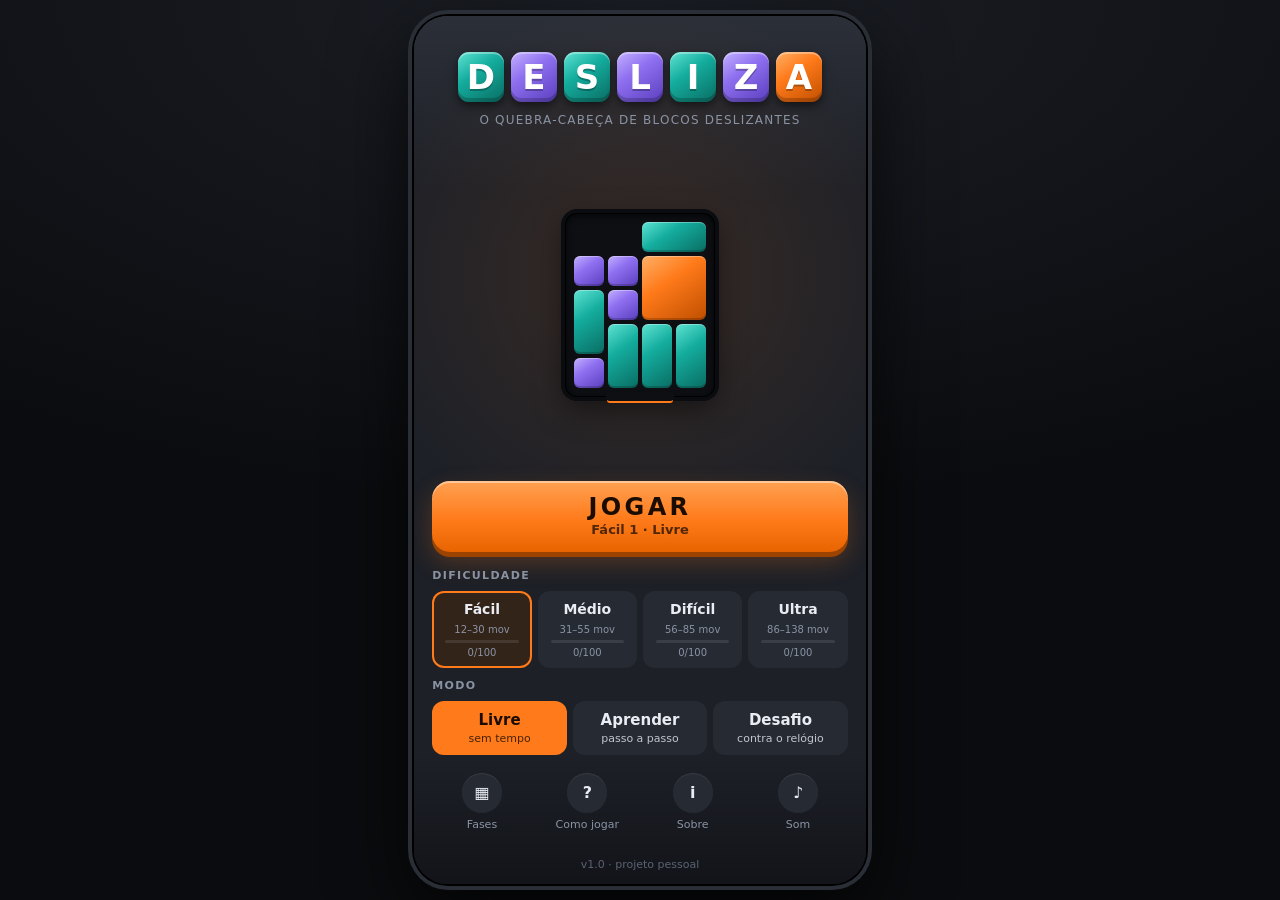
==== index.html @ 0e54f7c3 "Desliza v1.0: quebra-cabeça de blocos deslizantes - 400 fases em 4 dificuldades (Fácil, Médio, Difíc" ====
<!doctype html>
<html lang="pt-BR">
<head>
  <meta charset="utf-8">
  <meta name="viewport" content="width=device-width, initial-scale=1, maximum-scale=1, user-scalable=no, viewport-fit=cover">
  <meta name="theme-color" content="#14161b">
  <meta name="apple-mobile-web-app-capable" content="yes">
  <meta name="mobile-web-app-capable" content="yes">
  <meta name="apple-mobile-web-app-status-bar-style" content="black-translucent">
  <title>Desliza</title>
  <link rel="manifest" href="manifest.webmanifest">
  <link rel="icon" href="icon.svg" type="image/svg+xml">
  <link rel="apple-touch-icon" href="icon.svg">
  <link rel="stylesheet" href="css/style.css">
</head>
<body>
  <main class="device" id="device">
    <header class="top">
      <div class="screen" id="screen" title="Toque para ver os níveis">
        <canvas id="lcd" aria-label="Visor"></canvas>
      </div>
      <div class="keys">
        <button class="key" id="kPrev" aria-label="Fase anterior. Segure para o modo Aprender">
          <span class="cap">◀</span><span class="lbl">ANT<small>segure: aprender</small></span>
        </button>
        <button class="key" id="kNext" aria-label="Próxima fase. Segure para o modo Desafio">
          <span class="cap">▶</span><span class="lbl">PRÓX<small>segure: desafio</small></span>
        </button>
        <button class="key" id="kUndo" aria-label="Desfazer. Segure para reiniciar">
          <span class="cap">↶</span><span class="lbl">VOLTA<small>segure: reiniciar</small></span>
        </button>
        <button class="key key-main" id="kMenu" aria-label="Menu">
          <span class="cap">●</span><span class="lbl">MENU<small>&nbsp;</small></span>
        </button>
      </div>
    </header>

    <section class="board-area" id="boardArea">
      <div class="frame" id="frame">
        <div class="board" id="board"></div>
        <div class="exit" aria-hidden="true"><i></i><i></i><i></i></div>
      </div>
    </section>

    <!-- tela inicial -->
    <section class="home" id="home" aria-label="Tela inicial">
      <div class="home-hero">
        <h1 class="title" aria-label="Desliza">
          <span class="tl-d" style="--d:0">D</span><span class="tl-v" style="--d:1">E</span><span class="tl-d" style="--d:2">S</span><span class="tl-v" style="--d:3">L</span><span class="tl-d" style="--d:4">I</span><span class="tl-v" style="--d:5">Z</span><span class="tl-b" style="--d:6">A</span>
        </h1>
        <p class="subtitle">o quebra-cabeça de blocos deslizantes</p>
      </div>

      <div class="demo-wrap" aria-hidden="true">
        <div class="demo" id="demo"><div class="demo-exit"></div></div>
      </div>

      <div class="home-menu">
        <button class="play" id="hPlay">
          <span class="play-t" id="hPlayT">JOGAR</span>
          <span class="play-s" id="hPlayS">Fácil · fase 1</span>
        </button>

        <div class="h-label">Dificuldade</div>
        <div class="h-diff" id="hDiff"></div>

        <div class="h-label">Modo</div>
        <div class="seg h-mode" id="hMode"></div>

        <div class="h-links">
          <button data-home="levels"><b>▦</b>Fases</button>
          <button data-home="help"><b>?</b>Como jogar</button>
          <button data-home="about"><b>i</b>Sobre</button>
          <button data-home="sound" id="hSound"><b>♪</b>Som</button>
        </div>
      </div>
      <footer class="h-foot">v1.0 · projeto pessoal</footer>
    </section>

    <footer class="brand">
      <span class="logo">DESLIZA</span>
      <span class="tip" id="tip">Leve o bloco laranja até a saída</span>
      <button class="mute" id="mute" aria-label="Som">♪</button>
    </footer>
  </main>

  <!-- folha inferior genérica (menu, níveis, ajuda, resultado) -->
  <div class="sheet-backdrop" id="backdrop" hidden></div>
  <section class="sheet" id="sheet" role="dialog" aria-modal="true" hidden>
    <div class="sheet-grip"></div>
    <div class="sheet-body" id="sheetBody"></div>
  </section>

  <div class="toast" id="toast" hidden></div>

  <script src="js/solver.js"></script>
  <script src="js/levels.js"></script>
  <script src="js/display.js"></script>
  <script src="js/audio.js"></script>
  <script src="js/game.js"></script>
</body>
</html>
---- css/style.css ----
:root {
  --bg: #0b0c0f;
  --shell: #1d2027;
  --shell-hi: #2b2f38;
  --shell-lo: #121419;
  --well: #0d0f13;
  --ink: #e9edf3;
  --ink-dim: #8a93a3;
  --big: #ff7a1a;
  --big-hi: #ffb067;
  --big-lo: #c04f00;
  --dom: #14ad9e;
  --dom-hi: #5fe3d3;
  --dom-lo: #0a6d63;
  --sml: #8e6ff0;
  --sml-hi: #c3b0ff;
  --sml-lo: #5a3fbd;
  --accent: #ff7a1a;
  --cell: 64px;
  --gap: 3px;
  --wall: 12px;
  --radius: 10px;
  color-scheme: dark;
}

* { box-sizing: border-box; -webkit-tap-highlight-color: transparent; }
[hidden] { display: none !important; }
html, body { margin: 0; height: 100%; }
body {
  background: radial-gradient(120% 80% at 50% 0%, #1b1e25 0%, var(--bg) 70%);
  color: var(--ink);
  font: 15px/1.4 system-ui, -apple-system, "Segoe UI", Roboto, sans-serif;
  overflow: hidden;
  overscroll-behavior: none;
  user-select: none;
  -webkit-user-select: none;
  -webkit-touch-callout: none;
}
button { font: inherit; color: inherit; }

/* ---------- aparelho ---------- */
.device {
  position: relative;
  margin: 0 auto;
  height: 100dvh;
  max-width: 460px;
  display: flex;
  flex-direction: column;
  gap: 12px;
  padding: max(14px, env(safe-area-inset-top)) 14px max(10px, env(safe-area-inset-bottom));
  background:
    linear-gradient(180deg, var(--shell-hi), var(--shell) 18%, var(--shell) 85%, var(--shell-lo));
}
@media (min-width: 520px) {
  body { display: grid; place-items: center; }
  .device {
    height: min(100dvh - 32px, 920px);
    width: min(460px, (100dvh - 32px) * 0.52);
    border-radius: 34px;
    box-shadow: 0 0 0 2px #000, 0 0 0 6px #2a2e36, 0 30px 80px #000c, inset 0 1px 0 #ffffff14;
  }
}

/* ---------- topo: visor + teclas ---------- */
.top { display: flex; gap: 12px; align-items: stretch; }
.screen {
  flex: 1 1 58%;
  min-width: 0;
  padding: 8px;
  border-radius: 12px;
  background: #050607;
  box-shadow: inset 0 0 0 1px #000, inset 0 2px 10px #000, 0 1px 0 #ffffff12;
  cursor: pointer;
  display: flex; align-items: center;
}
.screen canvas { width: 100%; display: block; image-rendering: auto; }

.keys {
  flex: 0 0 auto;
  display: grid;
  grid-template-columns: repeat(2, 58px);
  gap: 6px 10px;
  align-content: center;
}
.key {
  display: flex; flex-direction: column; align-items: center; gap: 2px;
  background: none; border: 0; padding: 0; cursor: pointer;
  touch-action: manipulation;
}
.key .cap {
  width: 46px; height: 34px;
  display: grid; place-items: center;
  border-radius: 10px;
  font-size: 15px;
  color: #cfd5df;
  background: linear-gradient(180deg, #3a3f4a, #262a32);
  box-shadow: 0 3px 0 #0b0c0f, 0 4px 8px #0008, inset 0 1px 0 #ffffff22;
  transition: transform .06s, box-shadow .06s;
}
.key-main .cap { color: #fff; background: linear-gradient(180deg, #ff9442, #e05f00); }
.key.down .cap, .key:active .cap { transform: translateY(3px); box-shadow: 0 0 0 #0b0c0f, 0 1px 3px #0008, inset 0 1px 0 #ffffff22; }
.key.holding .cap { box-shadow: 0 0 0 2px var(--accent), 0 3px 0 #0b0c0f; }
.key .lbl { font-size: 9px; letter-spacing: .08em; color: var(--ink-dim); font-weight: 700; text-align: center; line-height: 1.1; }
.key .lbl small { display: block; font-size: 7.5px; font-weight: 500; letter-spacing: 0; opacity: .75; }

/* ---------- tabuleiro ---------- */
.board-area { flex: 1 1 auto; min-height: 0; display: grid; place-items: center; }
.frame {
  position: relative;
  padding: var(--wall);
  border-radius: calc(var(--radius) + 8px);
  background: linear-gradient(180deg, #0a0b0e, #15181e);
  box-shadow: inset 0 0 0 1px #000, inset 0 3px 12px #000c, 0 1px 0 #ffffff14;
}
.board {
  position: relative;
  width: calc(var(--cell) * 4);
  height: calc(var(--cell) * 5);
  border-radius: var(--radius);
  background:
    linear-gradient(#ffffff06 1px, transparent 1px) 0 0 / var(--cell) var(--cell),
    linear-gradient(90deg, #ffffff06 1px, transparent 1px) 0 0 / var(--cell) var(--cell),
    var(--well);
  touch-action: none;
}
/* saída: abertura de 2 casas na parede inferior */
.exit {
  position: absolute;
  left: calc(var(--wall) + var(--cell));
  width: calc(var(--cell) * 2);
  bottom: 0;
  height: var(--wall);
  display: flex; justify-content: center; align-items: center; gap: 10px;
  background: var(--well);
}
.exit i {
  width: 10px; height: 10px;
  border-right: 2px solid var(--accent); border-bottom: 2px solid var(--accent);
  transform: translateY(-2px) rotate(45deg);
  opacity: .25;
  animation: chev 1.6s infinite;
}
.exit i:nth-child(2) { animation-delay: .2s; }
.exit i:nth-child(3) { animation-delay: .4s; }
@keyframes chev { 0%, 60%, 100% { opacity: .2; } 30% { opacity: 1; } }

.piece {
  position: absolute; left: 0; top: 0;
  border-radius: calc(var(--cell) * .16);
  will-change: transform;
  transition: transform .22s cubic-bezier(.2, .8, .2, 1), width .3s, height .3s, opacity .3s;
  cursor: grab;
  touch-action: none;
}
.piece.dragging { transition: width .3s, height .3s; cursor: grabbing; z-index: 5; filter: brightness(1.08); }
.piece.settling { transition-duration: .5s, .3s, .3s, .3s; }
.piece.fast { transition-duration: .1s; }

.piece.k-B { background: linear-gradient(145deg, var(--big-hi), var(--big) 35%, var(--big-lo)); box-shadow: inset 0 2px 0 #ffffff55, inset 0 -4px 0 #0003, 0 3px 6px #0009; z-index: 2; }
.piece.k-D { background: linear-gradient(145deg, var(--dom-hi), var(--dom) 35%, var(--dom-lo)); box-shadow: inset 0 2px 0 #ffffff44, inset 0 -4px 0 #0003, 0 3px 6px #0009; }
.piece.k-S { background: linear-gradient(145deg, var(--sml-hi), var(--sml) 35%, var(--sml-lo)); box-shadow: inset 0 2px 0 #ffffff44, inset 0 -4px 0 #0003, 0 3px 6px #0009; }

/* relevos próprios de cada peça */
.piece::after { content: ""; position: absolute; pointer-events: none; }
.piece.k-B::after { /* chevrons de "fuga" */
  inset: 26%;
  background: url("data:image/svg+xml,%3Csvg xmlns='http://www.w3.org/2000/svg' viewBox='0 0 40 40'%3E%3Cg fill='none' stroke='%23fff' stroke-linecap='round' stroke-linejoin='round' stroke-width='5'%3E%3Cpath d='M8 9l12 10 12-10' stroke-opacity='.4'/%3E%3Cpath d='M8 21l12 10 12-10' stroke-opacity='.75'/%3E%3C/g%3E%3C/svg%3E") center / contain no-repeat;
}
.piece.k-B::before {
  content: ""; position: absolute; inset: 10%;
  border-radius: calc(var(--cell) * .12);
  box-shadow: inset 0 0 0 2px #ffffff30;
}
.piece.k-D::after { border-radius: 99px; background: #0003; box-shadow: inset 0 1px 0 #0004, 0 1px 0 #ffffff33; }
.piece.k-D.t-V::after { left: 44%; right: 44%; top: 20%; bottom: 20%; }
.piece.k-D.t-H::after { top: 44%; bottom: 44%; left: 20%; right: 20%; }
.piece.k-S::after { inset: 30%; border-radius: 50%; box-shadow: inset 0 0 0 3px #ffffff40, 0 1px 0 #0003; }

.piece.hinted { animation: hintGlow 1s infinite; }
@keyframes hintGlow { 50% { filter: brightness(1.35) drop-shadow(0 0 8px #fff8); } }
.ghost {
  position: absolute; left: 0; top: 0; pointer-events: none;
  border-radius: calc(var(--cell) * .16);
  border: 2px dashed #ffffffaa;
  background: #ffffff12;
  animation: ghostPulse 1s infinite;
}
@keyframes ghostPulse { 50% { opacity: .45; } }

.piece.escape { transition: transform .8s cubic-bezier(.5, 0, .8, .5), opacity .8s .2s; opacity: 0; }
.board.won .piece:not(.k-B) { filter: saturate(.6) brightness(.8); transition: filter .4s; }
.board.failed .piece { filter: grayscale(1) brightness(.55); transition: filter .4s; }
.board.locked .piece { cursor: default; }

/* ---------- rodapé ---------- */
.brand { display: flex; align-items: center; gap: 10px; min-height: 28px; }
.logo { font-weight: 900; letter-spacing: .28em; font-size: 12px; color: #6e7787; }
.tip { flex: 1; text-align: center; font-size: 12px; color: var(--ink-dim); white-space: nowrap; overflow: hidden; text-overflow: ellipsis; }
.mute { width: 32px; height: 28px; border-radius: 8px; border: 0; background: #ffffff0d; color: var(--ink-dim); cursor: pointer; }
.mute.off { text-decoration: line-through; opacity: .5; }

/* ---------- folha (menu / níveis / resultado) ---------- */
.sheet-backdrop { position: fixed; inset: 0; background: #000a; z-index: 20; animation: fade .2s; }
.sheet {
  position: fixed; left: 50%; bottom: 0; z-index: 21;
  width: min(100%, 460px); max-height: 86dvh;
  transform: translateX(-50%);
  background: #181b21;
  border-radius: 20px 20px 0 0;
  box-shadow: 0 -10px 40px #000a, inset 0 1px 0 #ffffff14;
  display: flex; flex-direction: column;
  padding-bottom: env(safe-area-inset-bottom);
  animation: rise .25s cubic-bezier(.2, .8, .2, 1);
}
.sheet-grip { width: 40px; height: 4px; border-radius: 4px; background: #ffffff30; margin: 10px auto 4px; flex: none; }
.sheet-body { overflow-y: auto; padding: 8px 18px 20px; user-select: text; -webkit-user-select: text; }
@keyframes rise { from { transform: translate(-50%, 100%); } }
@keyframes fade { from { opacity: 0; } }

.sheet h2 { margin: 6px 0 12px; font-size: 20px; }
.sheet h3 { margin: 18px 0 8px; font-size: 13px; letter-spacing: .08em; text-transform: uppercase; color: var(--ink-dim); }
.sheet p, .sheet li { color: #c6ccd6; }
.sheet ul { padding-left: 18px; margin: 6px 0; }

.seg { display: grid; grid-template-columns: repeat(3, 1fr); gap: 6px; }
.seg button, .btn {
  border: 0; border-radius: 12px; padding: 12px 10px; cursor: pointer;
  background: #262a33; color: var(--ink); font-weight: 600;
}
.seg button.on { background: var(--accent); color: #1a0d00; }
.seg button small { display: block; font-weight: 400; font-size: 11px; opacity: .8; }
.btn.primary { background: var(--accent); color: #1a0d00; }
.btn-row { display: flex; gap: 8px; margin-top: 16px; }
.btn-row .btn { flex: 1; }
.list-btns { display: grid; gap: 6px; margin-top: 8px; }
.list-btns .btn { text-align: left; }

.tier-tabs { display: flex; gap: 6px; overflow-x: auto; padding-bottom: 4px; scrollbar-width: none; }
.tier-tabs button { flex: none; border: 0; border-radius: 99px; padding: 7px 12px; background: #262a33; color: var(--ink); cursor: pointer; font-size: 13px; }
.tier-tabs button.on { background: var(--ink); color: #111; }
.tier-tabs button span { opacity: .6; font-size: 11px; margin-left: 4px; }
.levels { display: grid; grid-template-columns: repeat(auto-fill, minmax(48px, 1fr)); gap: 6px; margin-top: 10px; }
.levels button {
  aspect-ratio: 1; border: 0; border-radius: 10px; cursor: pointer;
  background: #232730; color: var(--ink); font-weight: 700; font-size: 14px;
  position: relative; display: grid; place-items: center;
}
.levels button.solved { background: #17423d; }
.levels button.perfect { background: #0f6b60; }
.levels button.current { outline: 2px solid var(--accent); outline-offset: 1px; }
.levels button em { position: absolute; right: 3px; top: 1px; font-size: 9px; font-style: normal; color: #ffd28a; }

.result { text-align: center; padding-top: 4px; }
.result .grade { font: 900 72px/1 system-ui, sans-serif; color: var(--accent); margin: 6px 0; }
.result .grade.E { color: #ff5470; }
.stats { display: grid; grid-template-columns: repeat(3, 1fr); gap: 8px; margin: 14px 0 4px; }
.stats div { background: #22262e; border-radius: 12px; padding: 10px 4px; }
.stats b { display: block; font-size: 20px; }
.stats span { font-size: 11px; color: var(--ink-dim); }
.note { font-size: 13px; color: var(--ink-dim); }

.toast {
  position: fixed; left: 50%; top: max(16px, env(safe-area-inset-top)); z-index: 30;
  transform: translateX(-50%);
  background: #f2f4f7; color: #111; font-weight: 600; font-size: 14px;
  padding: 9px 16px; border-radius: 99px; box-shadow: 0 6px 20px #0008;
  animation: fade .2s; pointer-events: none; white-space: nowrap;
}

@media (max-height: 640px) {
  .key .cap { height: 28px; }
  .key .lbl small { display: none; }
  .device { gap: 8px; }
}
@media (prefers-reduced-motion: reduce) {
  .piece, .piece.settling { transition-duration: .01s; }
  .exit i, .piece.hinted, .ghost { animation: none; }
}
.seg.seg4 { grid-template-columns: repeat(2, 1fr); }
@media (min-width: 400px) { .seg.seg4 { grid-template-columns: repeat(4, 1fr); } .seg.seg4 button { padding: 10px 4px; font-size: 14px; } }

/* ---------- tela inicial ---------- */
.home {
  position: absolute; inset: 0; z-index: 10;
  display: flex; flex-direction: column; gap: clamp(10px, 2.2vh, 20px);
  padding: max(18px, env(safe-area-inset-top)) 18px max(12px, env(safe-area-inset-bottom));
  border-radius: inherit;
  background:
    radial-gradient(90% 45% at 50% 30%, #ff7a1a1f, transparent 70%),
    linear-gradient(180deg, var(--shell-hi), var(--shell) 20%, var(--shell) 85%, var(--shell-lo));
  overflow-y: auto; overflow-x: hidden;
  transition: opacity .35s, transform .35s, visibility 0s;
}
.home.hide { opacity: 0; transform: scale(1.05); pointer-events: none; visibility: hidden; transition: opacity .3s, transform .3s, visibility 0s .3s; }

.home-hero { text-align: center; padding-top: clamp(4px, 2vh, 24px); }
.title { display: flex; justify-content: center; gap: clamp(4px, 1.4vw, 7px); margin: 0; }
.title span {
  flex: 0 1 46px; aspect-ratio: 1 / 1.08;
  display: grid; place-items: center;
  font: 900 clamp(24px, 8vw, 34px)/1 system-ui, -apple-system, "Segoe UI", sans-serif;
  color: #fff; text-shadow: 0 2px 0 #0004;
  border-radius: 11px;
  box-shadow: inset 0 2px 0 #ffffff55, inset 0 -4px 0 #0003, 0 4px 10px #0008;
  animation: tileIn .7s cubic-bezier(.2, 1.4, .4, 1) backwards;
  animation-delay: calc(var(--d) * 70ms + 150ms);
}
.title .tl-d { background: linear-gradient(145deg, var(--dom-hi), var(--dom) 40%, var(--dom-lo)); }
.title .tl-v { background: linear-gradient(145deg, var(--sml-hi), var(--sml) 40%, var(--sml-lo)); }
.title .tl-b {
  background: linear-gradient(145deg, var(--big-hi), var(--big) 40%, var(--big-lo));
  animation: tileIn .7s cubic-bezier(.2, 1.4, .4, 1) backwards calc(var(--d) * 70ms + 150ms), nudge 2.4s ease-in-out 1.5s infinite;
}
@keyframes tileIn { from { transform: translateY(-60px) rotate(-8deg); opacity: 0; } }
@keyframes nudge { 0%, 70%, 100% { transform: none; } 80% { transform: translateY(6px); } 90% { transform: translateY(2px); } }
.subtitle { margin: 10px 0 0; color: var(--ink-dim); font-size: clamp(10px, 3vw, 12px); letter-spacing: .1em; white-space: nowrap; text-transform: uppercase; }

.demo-wrap { flex: 1 1 auto; min-height: 0; display: grid; place-items: center; container-type: size; }
.demo {
  --dc: clamp(12px, min(7.5vw, (100cqh - 26px) / 5), 34px);
  position: relative;
  width: calc(var(--dc) * 4); height: calc(var(--dc) * 5);
  box-sizing: content-box;
  padding: 7px;
  border-radius: 12px;
  background: var(--well);
  box-shadow: inset 0 0 0 1px #000, inset 0 2px 8px #000c, 0 0 0 4px #0b0c0f, 0 10px 30px #0008;
}
.demo-exit { position: absolute; left: calc(7px + var(--dc)); width: calc(var(--dc) * 2); bottom: -4px; height: 8px; background: var(--well); border-radius: 0 0 4px 4px; box-shadow: 0 3px 0 -1px var(--accent); }
.demo i {
  position: absolute; left: 7px; top: 7px;
  border-radius: calc(var(--dc) * .18);
  transition: transform .32s cubic-bezier(.3, .8, .3, 1), opacity .4s;
  box-shadow: inset 0 1px 0 #ffffff55, inset 0 -2px 0 #0003;
}
.demo i.k-B { background: linear-gradient(145deg, var(--big-hi), var(--big) 40%, var(--big-lo)); }
.demo i.k-D { background: linear-gradient(145deg, var(--dom-hi), var(--dom) 40%, var(--dom-lo)); }
.demo i.k-S { background: linear-gradient(145deg, var(--sml-hi), var(--sml) 40%, var(--sml-lo)); }
.demo i.out { opacity: 0; transition: transform .7s ease-in, opacity .5s .25s; }

.home-menu { display: flex; flex-direction: column; gap: 8px; }
.play {
  border: 0; border-radius: 18px; cursor: pointer;
  padding: 14px 16px 12px;
  display: flex; flex-direction: column; align-items: center; gap: 2px;
  color: #1a0d00;
  background: linear-gradient(180deg, #ffa152, #ff7a1a 55%, #e86400);
  box-shadow: 0 5px 0 #9c4300, 0 10px 24px #ff7a1a40, inset 0 2px 0 #ffffff66;
  transition: transform .08s, box-shadow .08s;
  margin-bottom: 6px;
}
.play:active { transform: translateY(4px); box-shadow: 0 1px 0 #9c4300, 0 4px 12px #ff7a1a40, inset 0 2px 0 #ffffff66; }
.play-t { font: 900 24px/1 system-ui, sans-serif; letter-spacing: .14em; }
.play-s { font-size: 13px; font-weight: 600; opacity: .75; }

.h-label { font-size: 11px; letter-spacing: .12em; text-transform: uppercase; color: var(--ink-dim); font-weight: 700; margin-top: 2px; }
.h-diff { display: grid; grid-template-columns: repeat(4, 1fr); gap: 6px; }
.h-diff button {
  border: 0; border-radius: 12px; cursor: pointer; padding: 9px 4px 8px;
  background: #262a33; color: var(--ink); text-align: center;
  display: flex; flex-direction: column; gap: 3px; align-items: center;
  box-shadow: inset 0 0 0 2px transparent;
}
.h-diff button b { font-size: 14px; }
.h-diff button small { font-size: 10px; color: var(--ink-dim); }
.h-diff button.on { background: #33241a; box-shadow: inset 0 0 0 2px var(--accent); }
.h-diff .bar { width: 80%; height: 3px; border-radius: 3px; background: #ffffff18; overflow: hidden; }
.h-diff .bar span { display: block; height: 100%; background: var(--dom-hi); }
.h-mode button { padding: 9px 6px; }

.h-links { display: grid; grid-template-columns: repeat(4, 1fr); gap: 6px; margin-top: 6px; }
.h-links button {
  border: 0; background: none; cursor: pointer; color: var(--ink-dim); font-size: 11px;
  display: flex; flex-direction: column; align-items: center; gap: 4px; padding: 4px 0;
}
.h-links b { width: 40px; height: 40px; border-radius: 50%; display: grid; place-items: center; font-size: 16px; color: var(--ink); background: #262a33; box-shadow: inset 0 1px 0 #ffffff14; }
.h-links button.off b { opacity: .4; text-decoration: line-through; }
.h-foot { text-align: center; font-size: 11px; color: #5b6372; margin-top: auto; }

@media (max-height: 600px) { .demo-wrap { display: none; } }
.sheet .about-badge { display: inline-block; font-size: 11px; padding: 3px 8px; border-radius: 99px; background: #262a33; color: var(--ink-dim); margin: 0 4px 4px 0; }
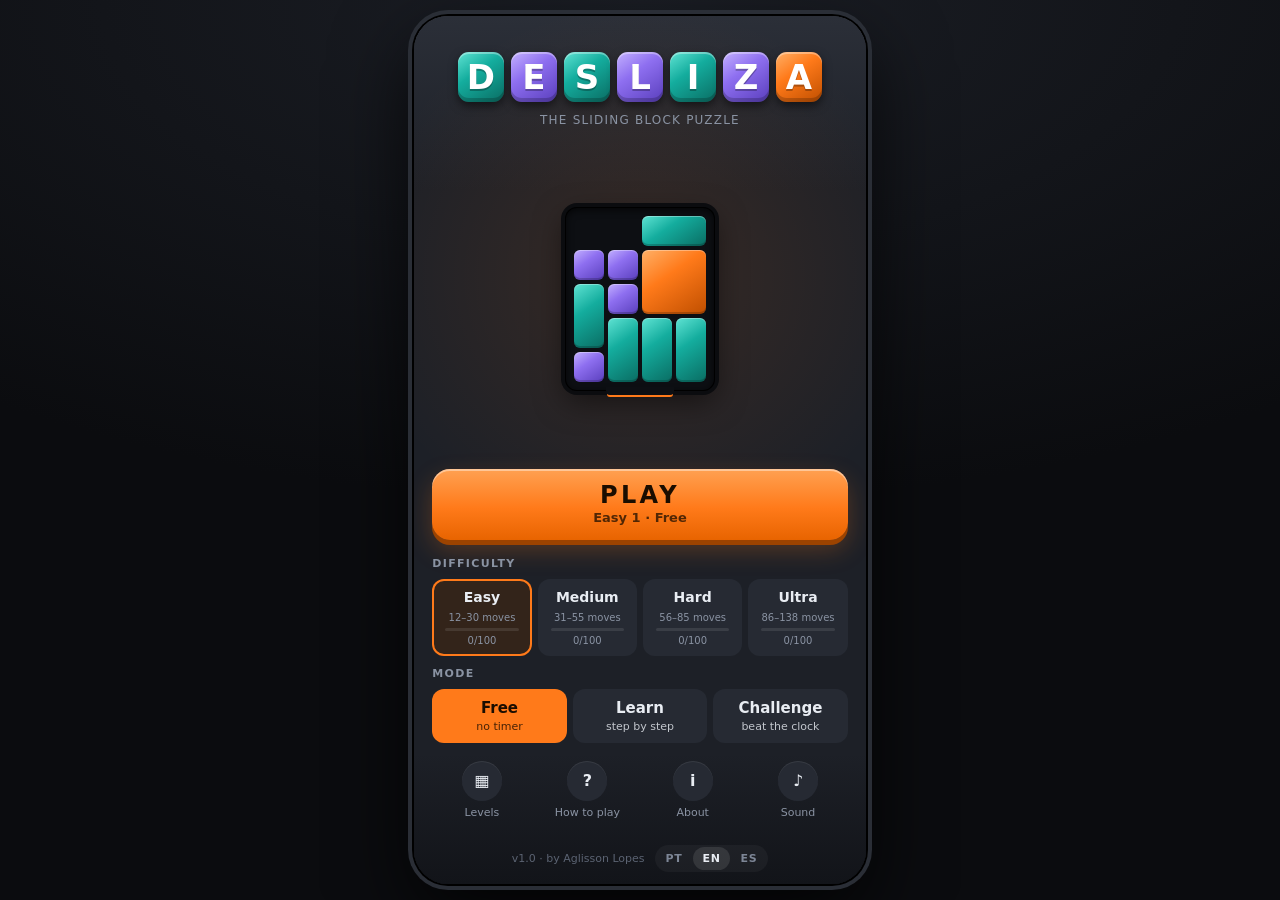
==== commit 2cf60ce8: "Idiomas, efeito de vitória, layout e créditos - Textos em português, inglês e espanhol, seguindo o i" ====
--- a/index.html
+++ b/index.html
@@ -7,35 +7,82 @@
   <meta name="apple-mobile-web-app-capable" content="yes">
   <meta name="mobile-web-app-capable" content="yes">
   <meta name="apple-mobile-web-app-status-bar-style" content="black-translucent">
-  <title>Desliza</title>
+  <meta name="apple-mobile-web-app-title" content="Desliza">
+  <meta name="application-name" content="Desliza">
+
+  <title>Desliza · quebra-cabeça de blocos deslizantes</title>
+  <meta name="description" content="Deslize as peças e leve o bloco laranja até a saída. 400 fases em 4 dificuldades, modo Aprender e modo Desafio. Grátis, no navegador e offline.">
+  <link rel="canonical" href="https://desliza.vercel.app/">
+
+  <!-- compartilhamento (WhatsApp, Facebook, LinkedIn, Instagram) -->
+  <meta property="og:type" content="website">
+  <meta property="og:site_name" content="Desliza">
+  <meta property="og:locale" content="pt_BR">
+  <meta property="og:url" content="https://desliza.vercel.app/">
+  <meta property="og:title" content="Desliza · quebra-cabeça de blocos deslizantes">
+  <meta property="og:description" content="Deslize as peças e leve o bloco laranja até a saída. 400 fases, do fácil ao ultra. Grátis no navegador.">
+  <meta property="og:image" content="https://desliza.vercel.app/img/og-image.jpg">
+  <meta property="og:image:type" content="image/jpeg">
+  <meta property="og:image:width" content="1200">
+  <meta property="og:image:height" content="630">
+  <meta property="og:image:alt" content="Logo do Desliza ao lado de um tabuleiro com blocos coloridos e o bloco laranja preso no meio">
+
+  <!-- X / Twitter -->
+  <meta name="twitter:card" content="summary_large_image">
+  <meta name="twitter:title" content="Desliza · quebra-cabeça de blocos deslizantes">
+  <meta name="twitter:description" content="Deslize as peças e leve o bloco laranja até a saída. 400 fases, do fácil ao ultra.">
+  <meta name="twitter:image" content="https://desliza.vercel.app/img/og-image.jpg">
+  <meta name="twitter:image:alt" content="Logo do Desliza ao lado de um tabuleiro com blocos coloridos">
+
+  <!-- dados estruturados para buscadores -->
+  <script type="application/ld+json">
+  {
+    "@context": "https://schema.org",
+    "@type": "VideoGame",
+    "name": "Desliza",
+    "description": "Quebra-cabeça de blocos deslizantes com 400 fases em 4 dificuldades, modo Aprender e modo Desafio.",
+    "url": "https://desliza.vercel.app/",
+    "image": "https://desliza.vercel.app/img/og-image.jpg",
+    "inLanguage": "pt-BR",
+    "genre": ["Quebra-cabeça", "Lógica"],
+    "gamePlatform": "Navegador web",
+    "applicationCategory": "Game",
+    "operatingSystem": "Qualquer (navegador)",
+    "isAccessibleForFree": true,
+    "offers": { "@type": "Offer", "price": "0", "priceCurrency": "BRL" }
+  }
+  </script>
+
   <link rel="manifest" href="manifest.webmanifest">
   <link rel="icon" href="icon.svg" type="image/svg+xml">
-  <link rel="apple-touch-icon" href="icon.svg">
+  <link rel="icon" href="img/favicon-32.png" type="image/png" sizes="32x32">
+  <link rel="apple-touch-icon" href="img/apple-touch-icon.png">
   <link rel="stylesheet" href="css/style.css">
 </head>
 <body>
   <main class="device" id="device">
     <header class="top">
-      <div class="screen" id="screen" title="Toque para ver os níveis">
-        <canvas id="lcd" aria-label="Visor"></canvas>
+      <div class="screen" id="screen" title="Toque para ver as fases" data-i18n-title="screenTitle">
+        <canvas id="lcd" aria-label="Visor" data-i18n-aria="lcdAria"></canvas>
       </div>
       <div class="keys">
-        <button class="key" id="kPrev" aria-label="Fase anterior. Segure para o modo Aprender">
-          <span class="cap">◀</span><span class="lbl">ANT<small>segure: aprender</small></span>
+        <button class="key" id="kPrev" aria-label="Fase anterior. Segure para o modo Aprender" data-i18n-aria="kPrevAria">
+          <span class="cap">◀</span><span class="lbl"><span data-i18n="kPrev">ANT</span><small data-i18n="kPrevHold">segure: aprender</small></span>
         </button>
-        <button class="key" id="kNext" aria-label="Próxima fase. Segure para o modo Desafio">
-          <span class="cap">▶</span><span class="lbl">PRÓX<small>segure: desafio</small></span>
+        <button class="key" id="kNext" aria-label="Próxima fase. Segure para o modo Desafio" data-i18n-aria="kNextAria">
+          <span class="cap">▶</span><span class="lbl"><span data-i18n="kNext">PRÓX</span><small data-i18n="kNextHold">segure: desafio</small></span>
         </button>
-        <button class="key" id="kUndo" aria-label="Desfazer. Segure para reiniciar">
-          <span class="cap">↶</span><span class="lbl">VOLTA<small>segure: reiniciar</small></span>
+        <button class="key" id="kUndo" aria-label="Desfazer. Segure para reiniciar" data-i18n-aria="kUndoAria">
+          <span class="cap">↶</span><span class="lbl"><span data-i18n="kUndo">VOLTA</span><small data-i18n="kUndoHold">segure: reiniciar</small></span>
         </button>
-        <button class="key key-main" id="kMenu" aria-label="Menu">
-          <span class="cap">●</span><span class="lbl">MENU<small>&nbsp;</small></span>
+        <button class="key key-main" id="kMenu" aria-label="Menu" data-i18n-aria="menu">
+          <span class="cap">●</span><span class="lbl"><span data-i18n="kMenu">MENU</span><small>&nbsp;</small></span>
         </button>
       </div>
     </header>
 
     <section class="board-area" id="boardArea">
+      <div class="status"><span class="tip" id="tip" data-i18n="tipStart">Leve o bloco laranja até a saída</span></div>
       <div class="frame" id="frame">
         <div class="board" id="board"></div>
         <div class="exit" aria-hidden="true"><i></i><i></i><i></i></div>
@@ -48,7 +95,7 @@
         <h1 class="title" aria-label="Desliza">
           <span class="tl-d" style="--d:0">D</span><span class="tl-v" style="--d:1">E</span><span class="tl-d" style="--d:2">S</span><span class="tl-v" style="--d:3">L</span><span class="tl-d" style="--d:4">I</span><span class="tl-v" style="--d:5">Z</span><span class="tl-b" style="--d:6">A</span>
         </h1>
-        <p class="subtitle">o quebra-cabeça de blocos deslizantes</p>
+        <p class="subtitle" data-i18n="subtitle">o quebra-cabeça de blocos deslizantes</p>
       </div>
 
       <div class="demo-wrap" aria-hidden="true">
@@ -61,26 +108,25 @@
           <span class="play-s" id="hPlayS">Fácil · fase 1</span>
         </button>
 
-        <div class="h-label">Dificuldade</div>
+        <div class="h-label" data-i18n="difficulty">Dificuldade</div>
         <div class="h-diff" id="hDiff"></div>
 
-        <div class="h-label">Modo</div>
+        <div class="h-label" data-i18n="mode">Modo</div>
         <div class="seg h-mode" id="hMode"></div>
 
         <div class="h-links">
-          <button data-home="levels"><b>▦</b>Fases</button>
-          <button data-home="help"><b>?</b>Como jogar</button>
-          <button data-home="about"><b>i</b>Sobre</button>
-          <button data-home="sound" id="hSound"><b>♪</b>Som</button>
+          <button data-home="levels"><b>▦</b><span data-i18n="levels">Fases</span></button>
+          <button data-home="help"><b>?</b><span data-i18n="howTo">Como jogar</span></button>
+          <button data-home="about"><b>i</b><span data-i18n="about">Sobre</span></button>
+          <button data-home="sound" id="hSound"><b>♪</b><span data-i18n="sound">Som</span></button>
         </div>
       </div>
-      <footer class="h-foot">v1.0 · projeto pessoal</footer>
+      <footer class="h-foot"><span data-i18n="homeFoot">v1.0 · projeto pessoal</span><span class="h-lang" id="hLang"></span></footer>
     </section>
 
     <footer class="brand">
       <span class="logo">DESLIZA</span>
-      <span class="tip" id="tip">Leve o bloco laranja até a saída</span>
-      <button class="mute" id="mute" aria-label="Som">♪</button>
+      <button class="mute" id="mute" aria-label="Som" data-i18n-aria="sound">♪</button>
     </footer>
   </main>
 
@@ -95,6 +141,7 @@
 
   <script src="js/solver.js"></script>
   <script src="js/levels.js"></script>
+  <script src="js/i18n.js"></script>
   <script src="js/display.js"></script>
   <script src="js/audio.js"></script>
   <script src="js/game.js"></script>
--- a/css/style.css
+++ b/css/style.css
@@ -78,7 +78,7 @@
 .keys {
   flex: 0 0 auto;
   display: grid;
-  grid-template-columns: repeat(2, 58px);
+  grid-template-columns: repeat(2, clamp(58px, 16vw, 68px));
   gap: 6px 10px;
   align-content: center;
 }
@@ -88,7 +88,7 @@
   touch-action: manipulation;
 }
 .key .cap {
-  width: 46px; height: 34px;
+  width: clamp(46px, 13vw, 56px); height: clamp(34px, 5.2dvh, 46px);
   display: grid; place-items: center;
   border-radius: 10px;
   font-size: 15px;
@@ -104,7 +104,7 @@
 .key .lbl small { display: block; font-size: 7.5px; font-weight: 500; letter-spacing: 0; opacity: .75; }
 
 /* ---------- tabuleiro ---------- */
-.board-area { flex: 1 1 auto; min-height: 0; display: grid; place-items: center; }
+.board-area { flex: 1 1 auto; min-height: 0; display: flex; flex-direction: column; align-items: center; justify-content: center; gap: 10px; }
 .frame {
   position: relative;
   padding: var(--wall);
@@ -187,15 +187,26 @@
 }
 @keyframes ghostPulse { 50% { opacity: .45; } }
 
-.piece.escape { transition: transform .8s cubic-bezier(.5, 0, .8, .5), opacity .8s .2s; opacity: 0; }
+/* vitória: pulso, saída acesa e o bloco desce pela abertura (recortado pela moldura) */
+.piece.celebrate { animation: winPulse .5s ease-out; }
+@keyframes winPulse {
+  0% { filter: brightness(1); }
+  40% { filter: brightness(1.45) drop-shadow(0 0 14px #ffb067); }
+  100% { filter: brightness(1); }
+}
+.piece.escape { transition: transform .75s cubic-bezier(.55, 0, .85, .35); filter: brightness(1.15) drop-shadow(0 0 10px #ff7a1a88); }
+.frame.exiting { overflow: hidden; }
+.frame.exiting .exit { background: radial-gradient(60% 140% at 50% 100%, #7dffa855, transparent 70%), var(--well); }
+.frame.exiting .exit i { border-color: #7dffa8; animation-duration: .5s; }
 .board.won .piece:not(.k-B) { filter: saturate(.6) brightness(.8); transition: filter .4s; }
 .board.failed .piece { filter: grayscale(1) brightness(.55); transition: filter .4s; }
 .board.locked .piece { cursor: default; }
 
 /* ---------- rodapé ---------- */
-.brand { display: flex; align-items: center; gap: 10px; min-height: 28px; }
+.brand { display: flex; align-items: center; justify-content: space-between; gap: 10px; min-height: 28px; }
 .logo { font-weight: 900; letter-spacing: .28em; font-size: 12px; color: #6e7787; }
-.tip { flex: 1; text-align: center; font-size: 12px; color: var(--ink-dim); white-space: nowrap; overflow: hidden; text-overflow: ellipsis; }
+.status { display: flex; justify-content: center; max-width: 100%; }
+.tip { max-width: 100%; text-align: center; font-size: 13px; padding: 5px 14px; border-radius: 99px; background: #ffffff0a; box-shadow: inset 0 0 0 1px #ffffff0d; color: var(--ink-dim); white-space: nowrap; overflow: hidden; text-overflow: ellipsis; }
 .mute { width: 32px; height: 28px; border-radius: 8px; border: 0; background: #ffffff0d; color: var(--ink-dim); cursor: pointer; }
 .mute.off { text-decoration: line-through; opacity: .5; }
 
@@ -269,12 +280,13 @@
 
 @media (max-height: 640px) {
   .key .cap { height: 28px; }
+  .status { display: none; }
   .key .lbl small { display: none; }
   .device { gap: 8px; }
 }
 @media (prefers-reduced-motion: reduce) {
   .piece, .piece.settling { transition-duration: .01s; }
-  .exit i, .piece.hinted, .ghost { animation: none; }
+  .exit i, .piece.hinted, .ghost, .piece.celebrate { animation: none; }
 }
 .seg.seg4 { grid-template-columns: repeat(2, 1fr); }
 @media (min-width: 400px) { .seg.seg4 { grid-template-columns: repeat(4, 1fr); } .seg.seg4 button { padding: 10px 4px; font-size: 14px; } }
@@ -375,7 +387,12 @@
 }
 .h-links b { width: 40px; height: 40px; border-radius: 50%; display: grid; place-items: center; font-size: 16px; color: var(--ink); background: #262a33; box-shadow: inset 0 1px 0 #ffffff14; }
 .h-links button.off b { opacity: .4; text-decoration: line-through; }
-.h-foot { text-align: center; font-size: 11px; color: #5b6372; margin-top: auto; }
+.h-foot { display: flex; justify-content: center; align-items: center; gap: 10px; flex-wrap: wrap; font-size: 11px; color: #5b6372; margin-top: auto; }
+.h-lang { display: inline-flex; gap: 2px; padding: 2px; border-radius: 99px; background: #ffffff0a; }
+.h-lang button { border: 0; background: none; color: #7d8696; font-size: 11px; font-weight: 700; letter-spacing: .06em; padding: 4px 9px; border-radius: 99px; cursor: pointer; }
+.h-lang button.on { background: #ffffff1a; color: #e9edf3; }
 
 @media (max-height: 600px) { .demo-wrap { display: none; } }
+.sheet .about-foot { text-align: center; margin: 12px 0 0; }
+.sheet .about-link { color: var(--accent); text-decoration: none; font-weight: 600; }
 .sheet .about-badge { display: inline-block; font-size: 11px; padding: 3px 8px; border-radius: 99px; background: #262a33; color: var(--ink-dim); margin: 0 4px 4px 0; }
